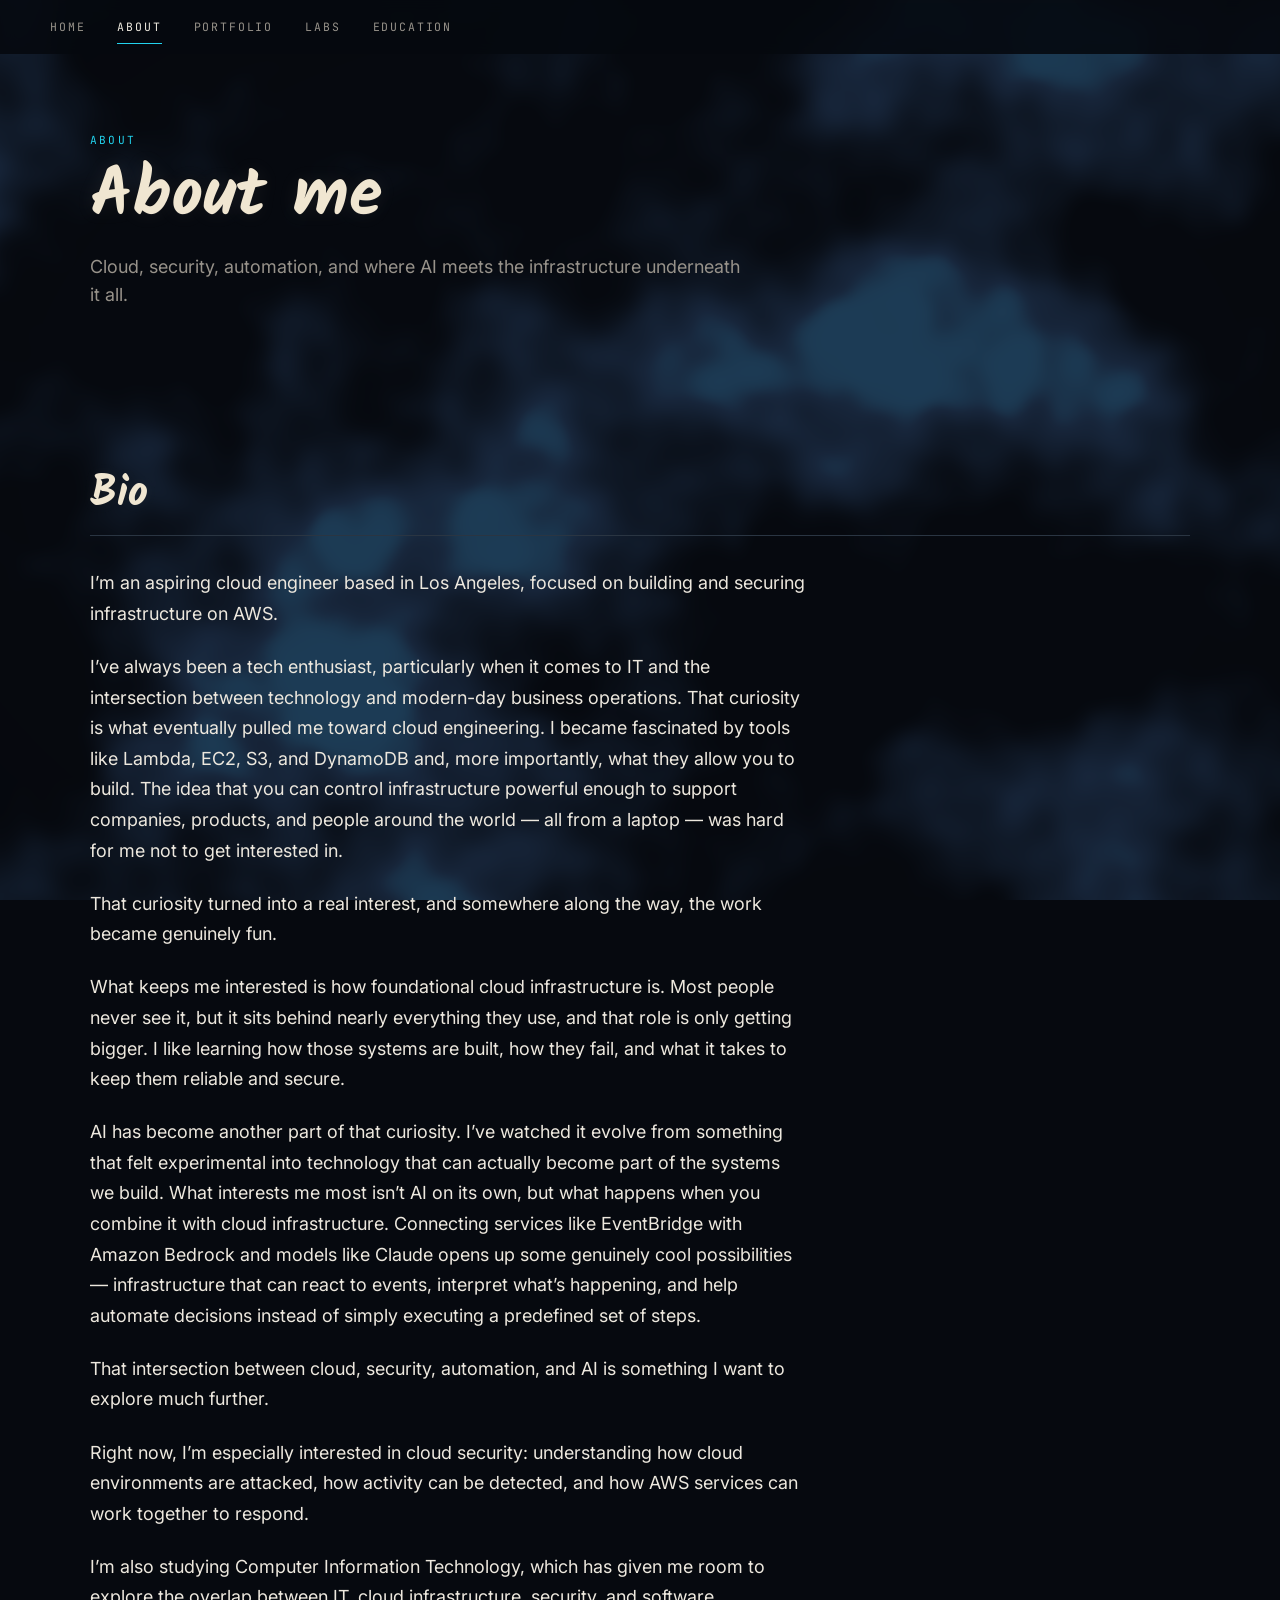
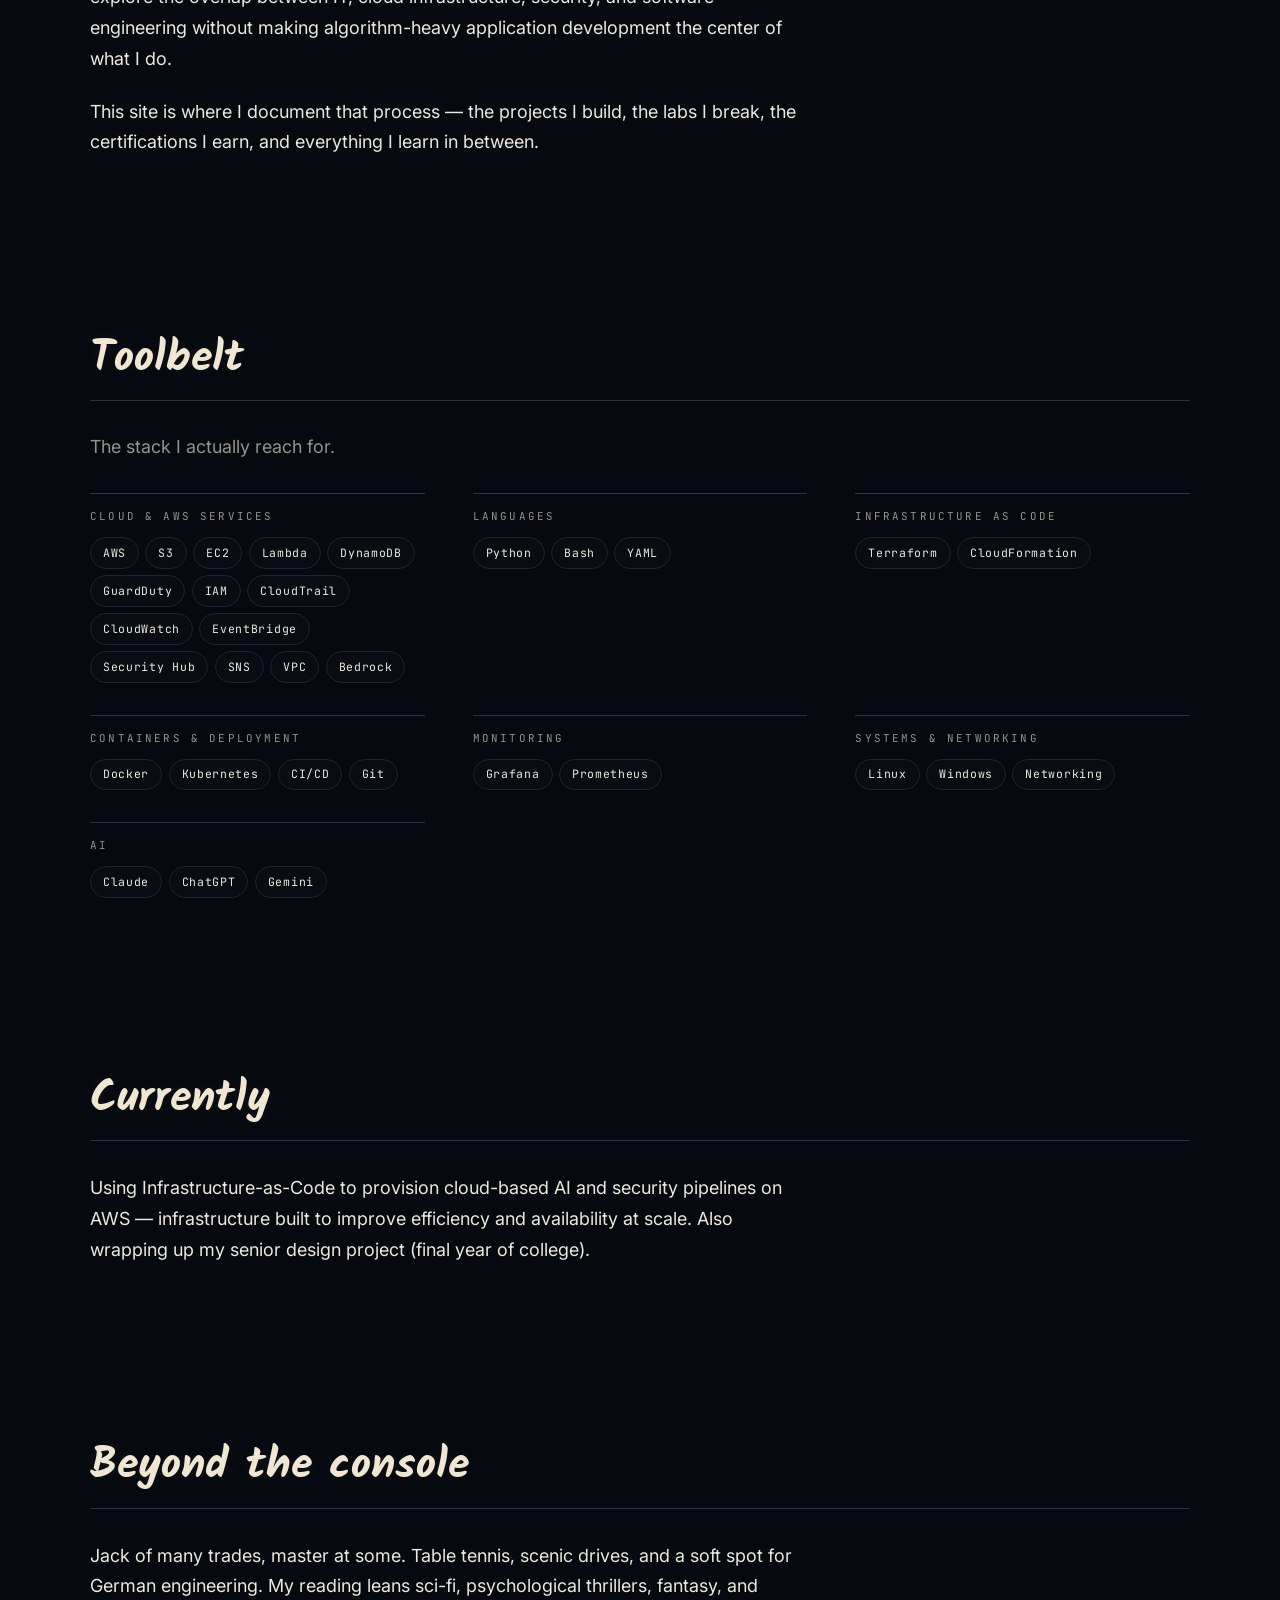
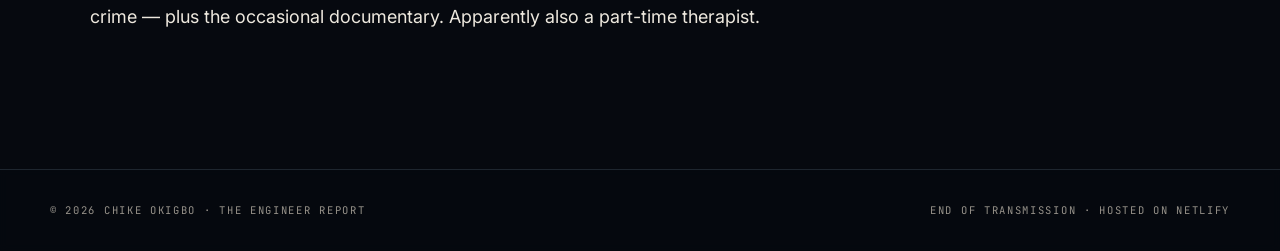
==== about.html @ f5695bab "Initial commit Personal cloud engineering portfolio. Static HTML/CSS/JS with chalk-style Kalam typog" ====
<!doctype html>
<html lang="en">
<head>
  <meta charset="utf-8">
  <meta name="viewport" content="width=device-width, initial-scale=1">
  <title>About &mdash; Chike Okigbo</title>
  <meta name="description" content="About Chike Okigbo &mdash; aspiring cloud engineer based in Los Angeles, building and securing infrastructure on AWS.">

  <link rel="preconnect" href="https://fonts.googleapis.com">
  <link rel="preconnect" href="https://fonts.gstatic.com" crossorigin>
  <link rel="stylesheet" href="https://fonts.googleapis.com/css2?family=Kalam:wght@300;400;700&family=Instrument+Serif:ital@0;1&family=Inter:wght@400;500;600&family=JetBrains+Mono:wght@400;500&display=swap">

  <link rel="stylesheet" href="assets/css/styles.css">
</head>
<body>
  <div data-include="partials/nav.html"></div>

  <main>
    <section class="page-hero container">
      <p class="page-hero__eyebrow">About</p>
      <h1 class="page-hero__title">About me</h1>
      <p class="page-hero__lead">Cloud, security, automation, and where AI meets the infrastructure underneath it all.</p>
    </section>

    <section class="container">
      <h2 class="section-heading">Bio</h2>
      <div class="about-bio">
        <p>
          I&rsquo;m an aspiring cloud engineer based in Los Angeles, focused on building and securing infrastructure on AWS.
        </p>
        <p>
          I&rsquo;ve always been a tech enthusiast, particularly when it comes to IT and the intersection between technology and modern-day business operations. That curiosity is what eventually pulled me toward cloud engineering. I became fascinated by tools like Lambda, EC2, S3, and DynamoDB and, more importantly, what they allow you to build. The idea that you can control infrastructure powerful enough to support companies, products, and people around the world &mdash; all from a laptop &mdash; was hard for me not to get interested in.
        </p>
        <p>
          That curiosity turned into a real interest, and somewhere along the way, the work became genuinely fun.
        </p>
        <p>
          What keeps me interested is how foundational cloud infrastructure is. Most people never see it, but it sits behind nearly everything they use, and that role is only getting bigger. I like learning how those systems are built, how they fail, and what it takes to keep them reliable and secure.
        </p>
        <p>
          AI has become another part of that curiosity. I&rsquo;ve watched it evolve from something that felt experimental into technology that can actually become part of the systems we build. What interests me most isn&rsquo;t AI on its own, but what happens when you combine it with cloud infrastructure. Connecting services like EventBridge with Amazon Bedrock and models like Claude opens up some genuinely cool possibilities &mdash; infrastructure that can react to events, interpret what&rsquo;s happening, and help automate decisions instead of simply executing a predefined set of steps.
        </p>
        <p>
          That intersection between cloud, security, automation, and AI is something I want to explore much further.
        </p>
        <p>
          Right now, I&rsquo;m especially interested in cloud security: understanding how cloud environments are attacked, how activity can be detected, and how AWS services can work together to respond.
        </p>
        <p>
          I&rsquo;m also studying Computer Information Technology, which has given me room to explore the overlap between IT, cloud infrastructure, security, and software engineering without making algorithm-heavy application development the center of what I do.
        </p>
        <p>
          This site is where I document that process &mdash; the projects I build, the labs I break, the certifications I earn, and everything I learn in between.
        </p>
      </div>
    </section>

    <section class="container">
      <h2 class="section-heading">Toolbelt</h2>
      <p class="section-lead">The stack I actually reach for.</p>
      <div class="toolbelt">
        <div class="toolbelt__group">
          <h3 class="toolbelt__label">Cloud &amp; AWS Services</h3>
          <div class="toolbelt__tags">
            <span>AWS</span>
            <span>S3</span>
            <span>EC2</span>
            <span>Lambda</span>
            <span>DynamoDB</span>
            <span>GuardDuty</span>
            <span>IAM</span>
            <span>CloudTrail</span>
            <span>CloudWatch</span>
            <span>EventBridge</span>
            <span>Security Hub</span>
            <span>SNS</span>
            <span>VPC</span>
            <span>Bedrock</span>
          </div>
        </div>

        <div class="toolbelt__group">
          <h3 class="toolbelt__label">Languages</h3>
          <div class="toolbelt__tags">
            <span>Python</span>
            <span>Bash</span>
            <span>YAML</span>
          </div>
        </div>

        <div class="toolbelt__group">
          <h3 class="toolbelt__label">Infrastructure as Code</h3>
          <div class="toolbelt__tags">
            <span>Terraform</span>
            <span>CloudFormation</span>
          </div>
        </div>

        <div class="toolbelt__group">
          <h3 class="toolbelt__label">Containers &amp; Deployment</h3>
          <div class="toolbelt__tags">
            <span>Docker</span>
            <span>Kubernetes</span>
            <span>CI/CD</span>
            <span>Git</span>
          </div>
        </div>

        <div class="toolbelt__group">
          <h3 class="toolbelt__label">Monitoring</h3>
          <div class="toolbelt__tags">
            <span>Grafana</span>
            <span>Prometheus</span>
          </div>
        </div>

        <div class="toolbelt__group">
          <h3 class="toolbelt__label">Systems &amp; Networking</h3>
          <div class="toolbelt__tags">
            <span>Linux</span>
            <span>Windows</span>
            <span>Networking</span>
          </div>
        </div>

        <div class="toolbelt__group">
          <h3 class="toolbelt__label">AI</h3>
          <div class="toolbelt__tags">
            <span>Claude</span>
            <span>ChatGPT</span>
            <span>Gemini</span>
          </div>
        </div>
      </div>
    </section>

    <section class="container">
      <h2 class="section-heading">Currently</h2>
      <div class="about-bio">
        <p>
          Using Infrastructure-as-Code to provision cloud-based AI and security pipelines on AWS &mdash; infrastructure built to improve efficiency and availability at scale. Also wrapping up my senior design project (final year of college).
        </p>
      </div>
    </section>

    <section class="container">
      <h2 class="section-heading">Beyond the console</h2>
      <div class="about-bio">
        <p>
          Jack of many trades, master at some. Table tennis, scenic drives, and a soft spot for German engineering. My reading leans sci-fi, psychological thrillers, fantasy, and crime &mdash; plus the occasional documentary. Apparently also a part-time therapist.
        </p>
      </div>
    </section>
  </main>

  <div data-include="partials/footer.html"></div>

  <script src="data/site.js"></script>
  <script src="assets/js/includes.js"></script>
  <script src="assets/js/fog.js"></script>
</body>
</html>
---- assets/css/styles.css ----
/* =========================================================================
   Chike Okigbo — personal site
   Dark-only. Chalk display (Kalam). Cloud fog atmosphere.
   ========================================================================= */

*, *::before, *::after { box-sizing: border-box; }
html, body { margin: 0; padding: 0; }
body {
  min-height: 100vh;
  text-rendering: optimizeLegibility;
  -webkit-font-smoothing: antialiased;
  -moz-osx-font-smoothing: grayscale;
  position: relative;
}
img, svg { display: block; max-width: 100%; }
button { font: inherit; color: inherit; background: none; border: 0; cursor: pointer; padding: 0; }
a { color: inherit; text-decoration: none; }

/* =========================================================================
   Tokens
   ========================================================================= */
:root {
  --bg:            #06090F;
  --bg-elevated:   #0D1219;
  --bg-inset:      #030507;
  --fg:            #EDE8DE;
  --fg-muted:      #97928A;
  --fg-subtle:     #4B4842;
  --border:        #1E262F;
  --border-strong: #2A3542;
  --accent:        #22D3EE;
  --accent-hover:  #67E8F9;
  --chalk-warm:    #F0E6D1;

  --font-chalk: "Kalam", "Comic Sans MS", cursive;
  --font-body:  "Inter", system-ui, -apple-system, "Segoe UI", Roboto, sans-serif;
  --font-mono:  "JetBrains Mono", ui-monospace, "SF Mono", Menlo, Consolas, monospace;
  --font-serif: "Instrument Serif", Georgia, serif;

  --max-w:   1180px;
  --gutter:  clamp(1.25rem, 4vw, 2.5rem);
  --radius:  4px;

  --step-0:  1rem;
  --step-1:  1.125rem;
  --step-2:  1.5rem;
  --step-3:  2rem;
  --step-4:  clamp(2rem, 4.5vw, 3rem);
  --step-5:  clamp(3.25rem, 10vw, 7.5rem);

  --ease: cubic-bezier(0.2, 0.65, 0.3, 1);
}

body {
  background: var(--bg);
  color: var(--fg);
  font-family: var(--font-body);
  font-size: var(--step-0);
  line-height: 1.6;
}

h1, h2, h3, h4 { margin: 0; font-family: var(--font-chalk); font-weight: 700; line-height: 1.15; letter-spacing: 0; }
p  { margin: 0 0 1em; }
p:last-child { margin-bottom: 0; }

:focus-visible {
  outline: 2px solid var(--accent);
  outline-offset: 3px;
  border-radius: 2px;
}

.container {
  width: 100%;
  max-width: var(--max-w);
  margin-inline: auto;
  padding-inline: var(--gutter);
  position: relative;
  z-index: 1;
}

/* =========================================================================
   Fog canvas — fixed behind everything
   ========================================================================= */
.fog-canvas {
  position: fixed;
  inset: 0;
  width: 100vw;
  height: 100vh;
  z-index: 0;
  pointer-events: none;
}
.nav, .masthead-line, .edition-strip, main, .footer { position: relative; z-index: 1; }

/* =========================================================================
   Top nav — no bottom border
   ========================================================================= */
.nav {
  padding: 0.85rem var(--gutter);
  background: color-mix(in oklab, var(--bg) 90%, transparent);
  backdrop-filter: saturate(1.4) blur(8px);
  -webkit-backdrop-filter: saturate(1.4) blur(8px);
  position: sticky; top: 0;
  z-index: 30;
}
.nav__inner {
  max-width: var(--max-w);
  margin-inline: auto;
  display: flex;
  align-items: center;
  justify-content: flex-start;
}
.nav__links {
  display: flex;
  gap: 2rem;
  align-items: center;
  font-family: var(--font-mono);
  font-size: 0.72rem;
  letter-spacing: 0.16em;
  text-transform: uppercase;
}
.nav__links a {
  color: var(--fg-muted);
  transition: color 160ms var(--ease);
  position: relative;
  padding-block: 0.25rem;
}
.nav__links a:hover { color: var(--fg); }
.nav__links a.is-active { color: var(--fg); }
.nav__links a.is-active::after {
  content: "";
  position: absolute;
  left: 0; right: 0; bottom: -4px;
  height: 1px;
  background: var(--accent);
}

@media (max-width: 720px) {
  .nav__links { gap: 1.3rem; font-size: 0.66rem; }
}
@media (max-width: 480px) {
  .nav__links { gap: 0.9rem; font-size: 0.62rem; }
}

/* =========================================================================
   Masthead line — location + github
   ========================================================================= */
.masthead-line {
  padding: 0.6rem var(--gutter);
  border-bottom: 1px solid var(--border);
  font-family: var(--font-mono);
  font-size: 0.68rem;
  letter-spacing: 0.14em;
  text-transform: uppercase;
  color: var(--fg-muted);
  background: color-mix(in oklab, var(--bg) 82%, transparent);
  backdrop-filter: blur(4px);
  -webkit-backdrop-filter: blur(4px);
}
.masthead-line__inner {
  max-width: var(--max-w);
  margin-inline: auto;
  display: flex;
  justify-content: space-between;
  align-items: baseline;
  gap: 1.5rem;
  flex-wrap: wrap;
}
.masthead-line a {
  color: var(--fg-muted);
  border-bottom: 1px solid transparent;
  transition: color 160ms var(--ease), border-color 160ms var(--ease);
}
.masthead-line a:hover { color: var(--accent); border-color: var(--accent); }

/* =========================================================================
   Edition strip
   ========================================================================= */
.edition-strip {
  padding: 0.85rem var(--gutter);
  border-bottom: 1px solid var(--border);
  background: color-mix(in oklab, var(--bg) 82%, transparent);
  backdrop-filter: blur(4px);
  -webkit-backdrop-filter: blur(4px);
}
.edition-strip__inner {
  max-width: var(--max-w);
  margin-inline: auto;
  display: flex;
  flex-wrap: wrap;
  align-items: baseline;
  gap: 0.75rem;
  font-family: var(--font-mono);
  font-size: 0.7rem;
  letter-spacing: 0.14em;
  text-transform: uppercase;
  color: var(--fg-muted);
}
.edition-strip .sep { color: var(--fg-subtle); }

/* =========================================================================
   Hero (home page)
   ========================================================================= */
.hero {
  padding-block: clamp(3rem, 8vw, 5.5rem);
  text-align: left;
}
.hero__name {
  font-family: var(--font-chalk);
  font-weight: 700;
  font-size: var(--step-5);
  color: var(--chalk-warm);
  line-height: 1.02;
  margin-bottom: 1rem;
  max-width: 15ch;
  text-shadow:
    0 0 28px rgba(240, 230, 209, 0.10),
    0 1px 0 rgba(255, 255, 255, 0.03),
    0 -1px 0 rgba(0, 0, 0, 0.4);
}
.hero__subhead {
  font-family: var(--font-chalk);
  font-weight: 400;
  font-size: clamp(1.5rem, 3.5vw, 2.4rem);
  color: var(--fg);
  line-height: 1.25;
  margin-bottom: 2.25rem;
  max-width: 25ch;
  text-shadow: 0 0 16px rgba(237, 232, 222, 0.06);
}
.hero__date {
  display: flex;
  flex-wrap: wrap;
  gap: 0.75rem;
  align-items: baseline;
  font-family: var(--font-mono);
  font-size: 0.72rem;
  letter-spacing: 0.16em;
  text-transform: uppercase;
  color: var(--fg-muted);
  border-block: 1px solid var(--border);
  padding-block: 0.85rem;
  margin-bottom: 2.5rem;
}
.hero__date .sep { color: var(--fg-subtle); }
.hero__date strong { color: var(--fg); font-weight: 500; }

.hero__cta {
  display: inline-flex;
  gap: 0.75rem;
  align-items: center;
  flex-wrap: wrap;
}

/* =========================================================================
   Page hero (for interior pages: portfolio, labs, education, about)
   ========================================================================= */
.page-hero {
  padding-block: clamp(2.5rem, 6vw, 4.5rem);
}
.page-hero__eyebrow {
  display: inline-block;
  font-family: var(--font-mono);
  font-size: 0.7rem;
  letter-spacing: 0.2em;
  text-transform: uppercase;
  color: var(--accent);
  margin-bottom: 0.75rem;
}
.page-hero__title {
  font-family: var(--font-chalk);
  font-weight: 700;
  font-size: clamp(2.5rem, 6vw, 4.25rem);
  color: var(--chalk-warm);
  line-height: 1.05;
  margin-bottom: 1.25rem;
  text-shadow:
    0 0 20px rgba(240, 230, 209, 0.08),
    0 1px 0 rgba(255, 255, 255, 0.03),
    0 -1px 0 rgba(0, 0, 0, 0.4);
}
.page-hero__lead {
  color: var(--fg-muted);
  font-size: var(--step-1);
  line-height: 1.55;
  max-width: 60ch;
}

/* =========================================================================
   Buttons
   ========================================================================= */
.btn {
  display: inline-flex;
  align-items: center;
  gap: 0.5rem;
  padding: 0.9rem 1.4rem;
  font-family: var(--font-mono);
  font-size: 0.72rem;
  font-weight: 500;
  letter-spacing: 0.16em;
  text-transform: uppercase;
  border-radius: var(--radius);
  transition: transform 160ms var(--ease), background 160ms var(--ease), border-color 160ms var(--ease), color 160ms var(--ease);
}
.btn--primary {
  background: var(--accent);
  color: #06121A;
}
.btn--primary:hover { background: var(--accent-hover); transform: translateY(-1px); }
.btn--ghost {
  border: 1px solid var(--border-strong);
  color: var(--fg);
  background: color-mix(in oklab, var(--bg-elevated) 55%, transparent);
  backdrop-filter: blur(4px);
  -webkit-backdrop-filter: blur(4px);
}
.btn--ghost:hover { border-color: var(--accent); color: var(--accent); }
.btn__arrow { transition: transform 200ms var(--ease); }
.btn:hover .btn__arrow { transform: translateX(3px); }

/* =========================================================================
   Portrait section
   ========================================================================= */
.portrait { padding-block: clamp(2rem, 5vw, 4rem); }
.portrait__frame {
  aspect-ratio: 16 / 9;
  background: linear-gradient(135deg, rgba(30, 38, 47, 0.55), rgba(13, 18, 25, 0.55));
  backdrop-filter: blur(6px);
  -webkit-backdrop-filter: blur(6px);
  border: 1px solid var(--border);
  border-radius: var(--radius);
  display: flex;
  align-items: center;
  justify-content: center;
  overflow: hidden;
}
.portrait__frame img { width: 100%; height: 100%; object-fit: cover; }
.portrait__placeholder {
  font-family: var(--font-mono);
  font-size: 0.7rem;
  letter-spacing: 0.2em;
  text-transform: uppercase;
  color: var(--fg-subtle);
}
.portrait__caption {
  margin-top: 1rem;
  font-family: var(--font-serif);
  font-size: 1.05rem;
  font-style: italic;
  color: var(--fg-muted);
  text-align: center;
}

/* =========================================================================
   Transition asterism
   ========================================================================= */
.transition { padding-block: 3rem; text-align: center; }
.transition__stars {
  font-family: var(--font-chalk);
  font-size: 2.5rem;
  color: var(--fg-muted);
  letter-spacing: 0.8em;
  padding-left: 0.8em;
}

/* =========================================================================
   Section headings (regular)
   ========================================================================= */
.section-heading {
  font-family: var(--font-chalk);
  font-weight: 700;
  font-size: clamp(1.75rem, 4vw, 2.75rem);
  color: var(--chalk-warm);
  line-height: 1.15;
  border-bottom: 1px solid var(--border-strong);
  padding-bottom: 1rem;
  margin-bottom: 2rem;
  text-shadow: 0 0 14px rgba(240, 230, 209, 0.06);
}
.section-lead {
  color: var(--fg-muted);
  font-size: var(--step-1);
  line-height: 1.55;
  max-width: 60ch;
  margin-bottom: 2rem;
}

section { padding-block: clamp(3rem, 7vw, 5.5rem); }

/* =========================================================================
   Deck cards — portfolio project grid
   ========================================================================= */
.deck-grid {
  display: grid;
  gap: 2rem;
  grid-template-columns: repeat(auto-fill, minmax(300px, 1fr));
}
.deck {
  display: flex;
  flex-direction: column;
  background: color-mix(in oklab, var(--bg-elevated) 82%, transparent);
  backdrop-filter: blur(8px);
  -webkit-backdrop-filter: blur(8px);
  border: 1px solid var(--border);
  border-radius: var(--radius);
  overflow: hidden;
  transition: border-color 220ms var(--ease), transform 220ms var(--ease), box-shadow 220ms var(--ease);
}
.deck:hover {
  border-color: var(--accent);
  transform: translateY(-4px);
  box-shadow: 0 12px 30px -12px rgba(34, 211, 238, 0.18);
}
.deck__image {
  aspect-ratio: 16 / 10;
  width: 100%;
  object-fit: cover;
  background: var(--bg-inset);
  border-bottom: 1px solid var(--border);
}
.deck__image--empty {
  background:
    linear-gradient(135deg, rgba(34, 211, 238, 0.04) 0%, transparent 60%),
    linear-gradient(180deg, #1B222A 0%, #0D1219 100%);
  display: flex;
  align-items: center;
  justify-content: center;
  font-family: var(--font-mono);
  font-size: clamp(1.75rem, 4vw, 2.5rem);
  letter-spacing: 0.08em;
  color: var(--fg-subtle);
}
.deck__body {
  padding: 1.5rem 1.5rem 1.75rem;
  display: flex;
  flex-direction: column;
  gap: 0.75rem;
  flex: 1;
}
.deck__num {
  font-family: var(--font-mono);
  font-size: 0.68rem;
  letter-spacing: 0.18em;
  text-transform: uppercase;
  color: var(--accent);
  margin: 0;
}
.deck__title {
  font-family: var(--font-chalk);
  font-weight: 700;
  font-size: 1.65rem;
  line-height: 1.15;
  color: var(--fg);
  margin: 0;
}
.deck__desc {
  color: var(--fg-muted);
  font-size: 0.94rem;
  line-height: 1.55;
  margin: 0;
}
.deck__tags {
  display: flex;
  flex-wrap: wrap;
  gap: 0.35rem;
  font-family: var(--font-mono);
  font-size: 0.62rem;
  letter-spacing: 0.1em;
  color: var(--fg-muted);
}
.deck__tags span {
  padding: 0.18rem 0.5rem;
  border: 1px solid var(--border);
  border-radius: 999px;
  text-transform: uppercase;
}
.deck__links {
  display: flex;
  gap: 1.25rem;
  margin-top: auto;
  padding-top: 0.5rem;
}
.deck__links a {
  color: var(--accent);
  font-family: var(--font-mono);
  font-size: 0.68rem;
  letter-spacing: 0.16em;
  text-transform: uppercase;
  border-bottom: 1px solid transparent;
  padding-bottom: 2px;
  transition: border-color 160ms var(--ease);
}
.deck__links a:hover { border-bottom-color: var(--accent); }

/* =========================================================================
   Contact grid (home page)
   ========================================================================= */
.contact-grid {
  display: grid;
  gap: 2rem 3rem;
  grid-template-columns: repeat(auto-fit, minmax(220px, 1fr));
}
.contact-item {
  display: flex;
  flex-direction: column;
  gap: 0.5rem;
}
.contact__label {
  font-family: var(--font-mono);
  font-size: 0.64rem;
  letter-spacing: 0.2em;
  text-transform: uppercase;
  color: var(--fg-muted);
  border-top: 1px solid var(--border-strong);
  padding-top: 0.9rem;
}
.contact__value {
  font-family: var(--font-chalk);
  font-weight: 400;
  font-size: 1.45rem;
  line-height: 1.2;
}
.contact__value a {
  color: var(--fg);
  border-bottom: 1px dashed var(--border);
  padding-bottom: 3px;
  transition: border-color 160ms var(--ease), color 160ms var(--ease);
  word-break: break-word;
}
.contact__value a:hover { color: var(--accent); border-color: var(--accent); }

/* =========================================================================
   Footer
   ========================================================================= */
.footer {
  border-top: 1px solid var(--border);
  padding: 2rem var(--gutter);
  margin-top: 3rem;
  background: color-mix(in oklab, var(--bg) 82%, transparent);
  backdrop-filter: blur(4px);
  -webkit-backdrop-filter: blur(4px);
}
.footer__inner {
  max-width: var(--max-w);
  margin-inline: auto;
  display: flex;
  flex-wrap: wrap;
  justify-content: space-between;
  gap: 1rem;
  align-items: center;
  font-family: var(--font-mono);
  font-size: 0.66rem;
  letter-spacing: 0.16em;
  text-transform: uppercase;
  color: var(--fg-muted);
}

/* =========================================================================
   Motion — page-in stagger
   ========================================================================= */
@media (prefers-reduced-motion: no-preference) {
  .fade-in {
    opacity: 0;
    transform: translateY(8px);
    animation: fadeIn 700ms var(--ease) forwards;
  }
  .fade-in.delay-1 { animation-delay: 80ms; }
  .fade-in.delay-2 { animation-delay: 160ms; }
  .fade-in.delay-3 { animation-delay: 240ms; }
  .fade-in.delay-4 { animation-delay: 320ms; }
  .fade-in.delay-5 { animation-delay: 400ms; }
}
@keyframes fadeIn {
  to { opacity: 1; transform: translateY(0); }
}

.sr-only {
  position: absolute; width: 1px; height: 1px; padding: 0; overflow: hidden;
  clip: rect(0,0,0,0); white-space: nowrap; border: 0;
}

/* =========================================================================
   About page
   ========================================================================= */
.about-bio {
  max-width: 65ch;
  font-size: var(--step-1);
  line-height: 1.7;
  color: var(--fg);
}
.about-bio p { margin-bottom: 1.25em; }
.about-bio p:last-child { margin-bottom: 0; }
.about-bio a {
  color: var(--accent);
  border-bottom: 1px solid var(--accent);
  padding-bottom: 2px;
  transition: color 160ms var(--ease);
}
.about-bio a:hover { color: var(--accent-hover); }

/* Toolbelt — skills grid grouped by category */
.toolbelt {
  display: grid;
  gap: 2rem 3rem;
  grid-template-columns: repeat(auto-fit, minmax(280px, 1fr));
}
.toolbelt__group {
  display: flex;
  flex-direction: column;
  gap: 0.9rem;
  padding-top: 1rem;
  border-top: 1px solid var(--border-strong);
}
.toolbelt__label {
  font-family: var(--font-mono);
  font-size: 0.68rem;
  letter-spacing: 0.2em;
  text-transform: uppercase;
  color: var(--fg-muted);
  margin: 0;
  font-weight: 400;
}
.toolbelt__tags {
  display: flex;
  flex-wrap: wrap;
  gap: 0.4rem;
}
.toolbelt__tags span {
  font-family: var(--font-mono);
  font-size: 0.72rem;
  letter-spacing: 0.06em;
  padding: 0.35rem 0.75rem;
  border: 1px solid var(--border);
  border-radius: 999px;
  color: var(--fg);
  background: color-mix(in oklab, var(--bg-elevated) 55%, transparent);
  backdrop-filter: blur(4px);
  -webkit-backdrop-filter: blur(4px);
  transition: border-color 160ms var(--ease), color 160ms var(--ease);
}
.toolbelt__tags span:hover { border-color: var(--accent); color: var(--accent); }
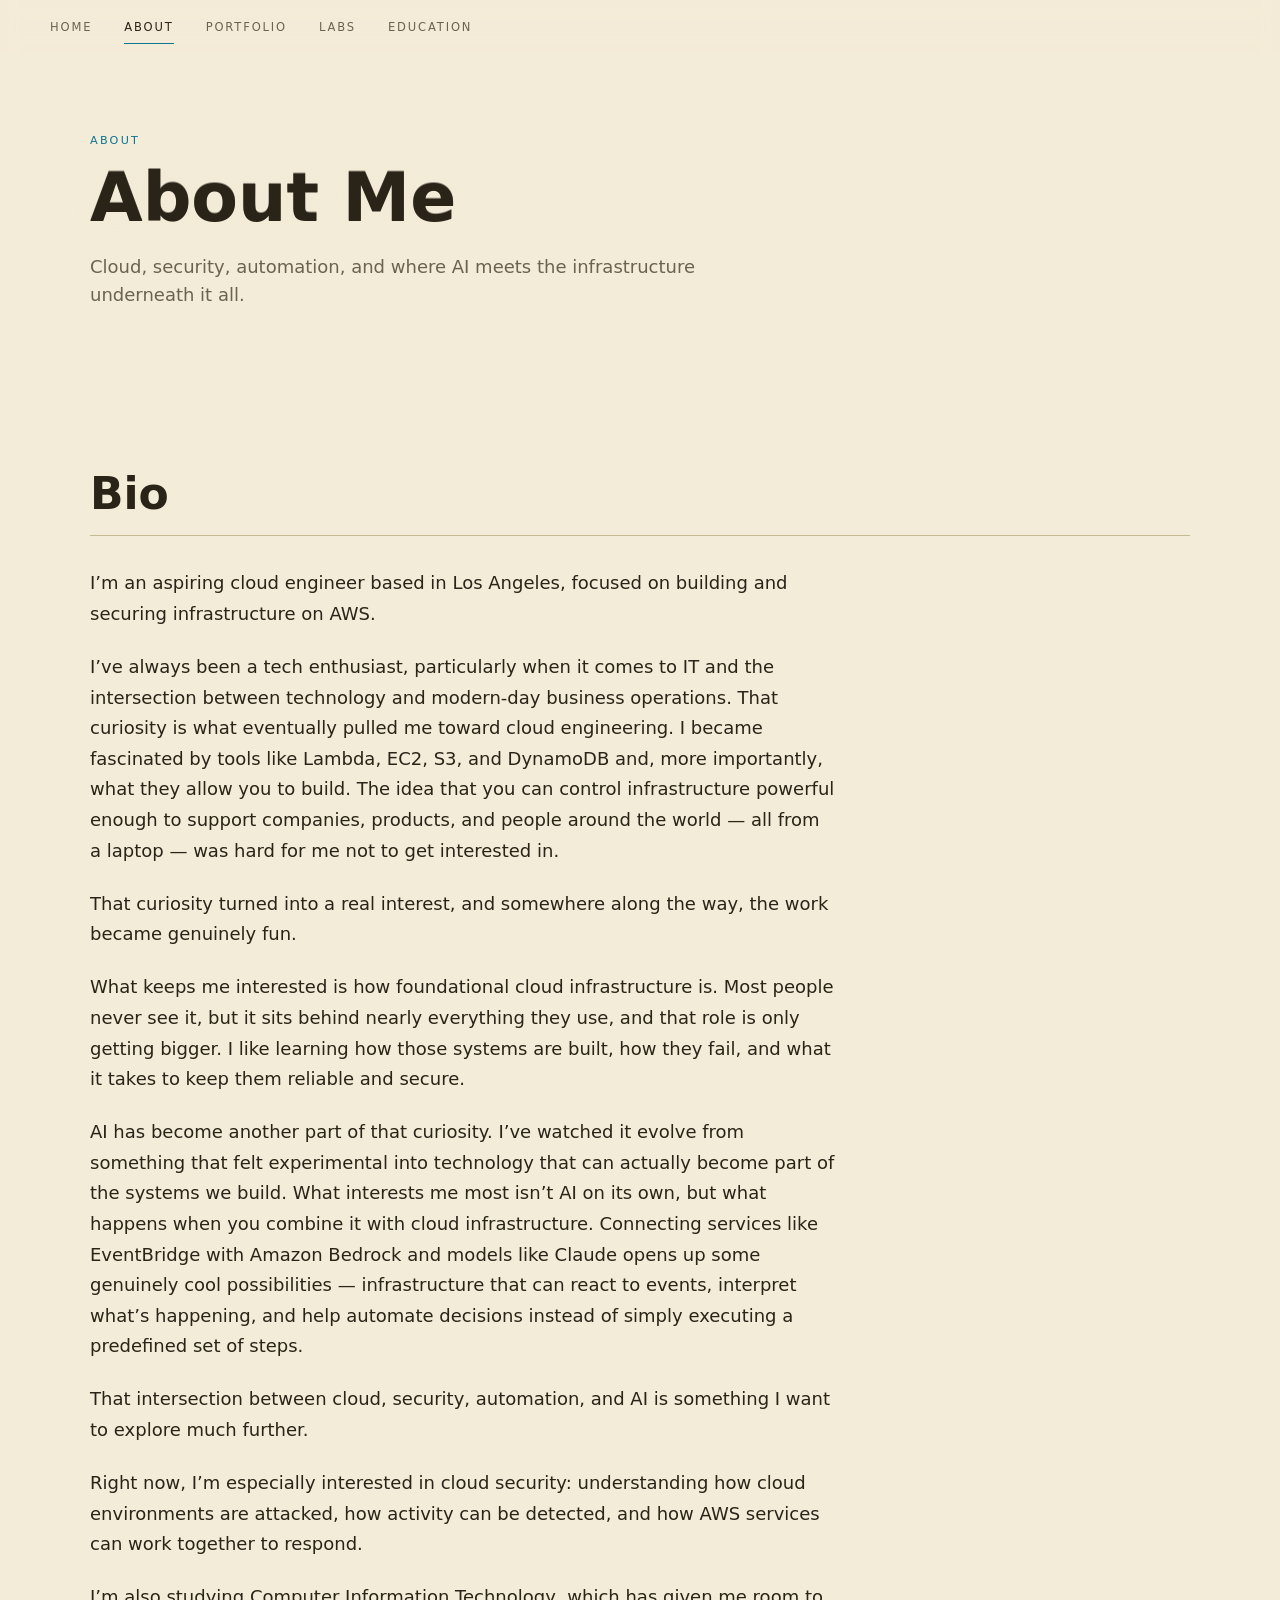
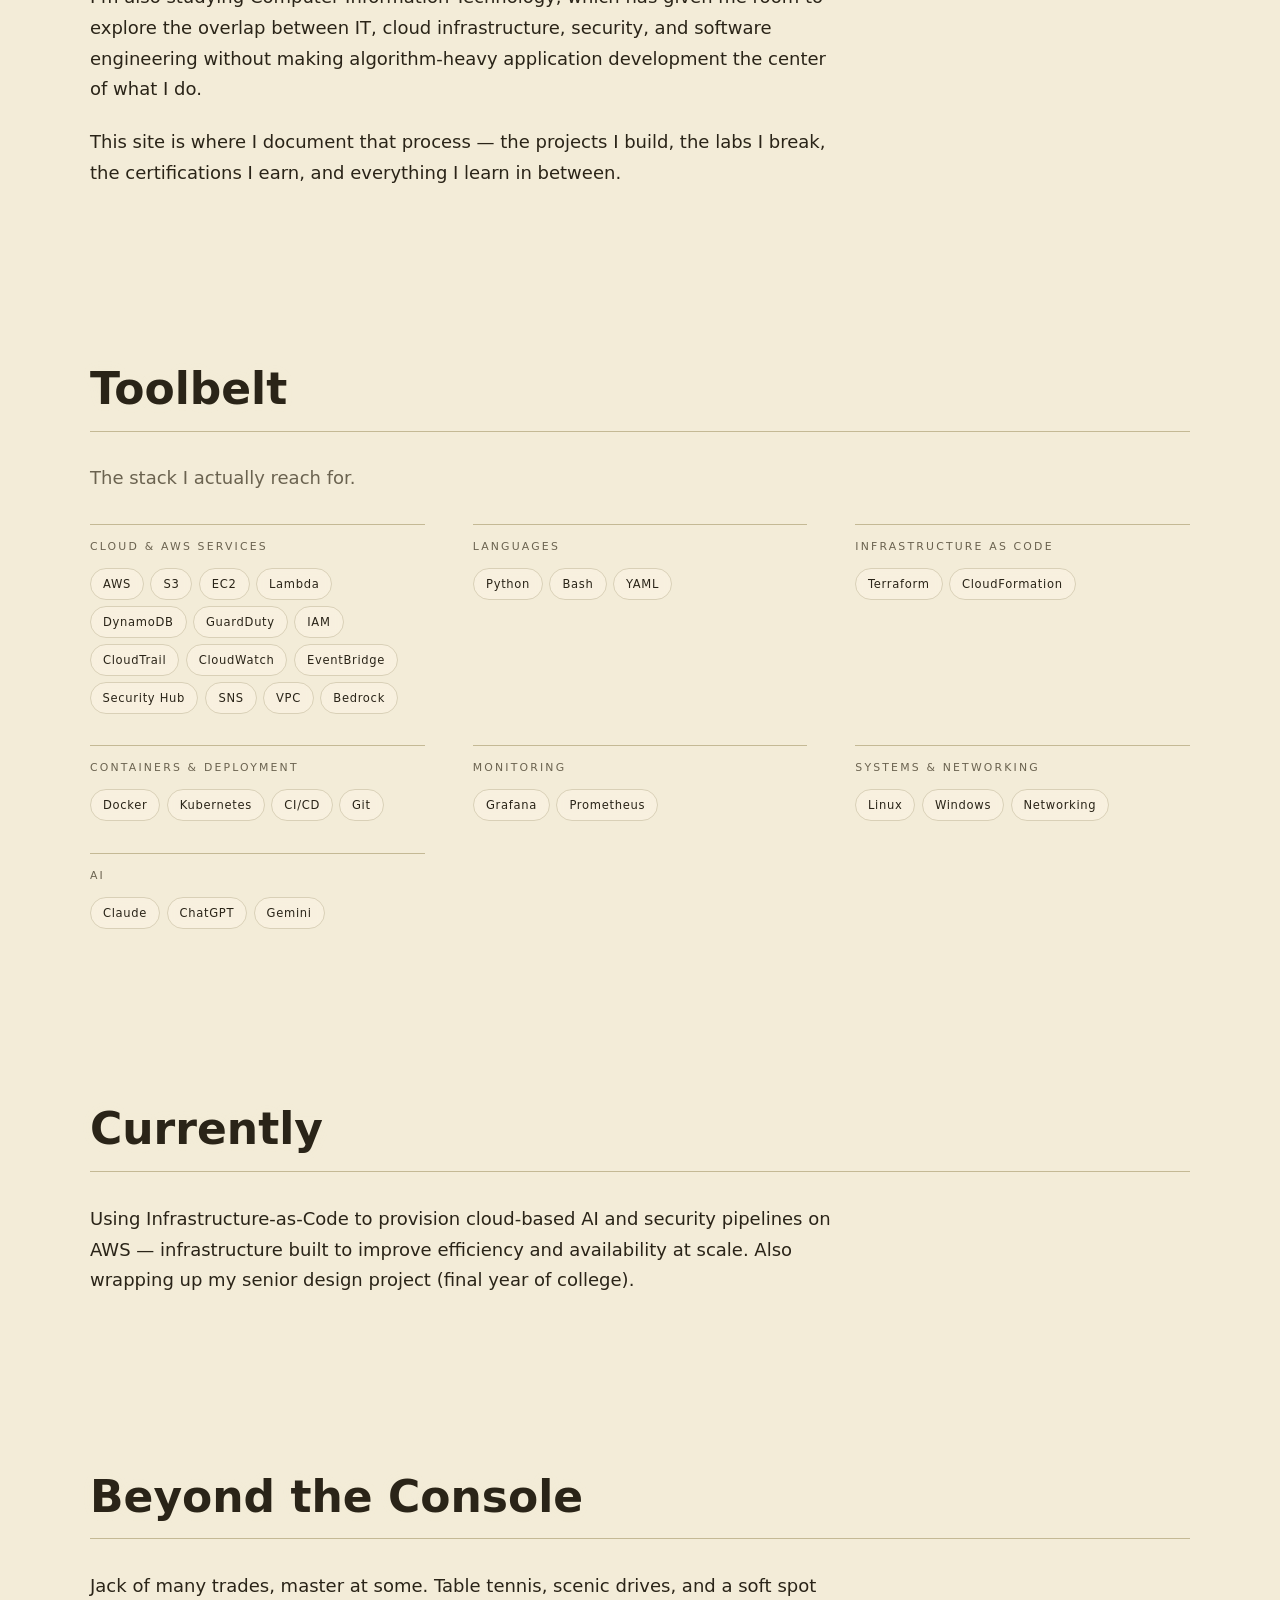
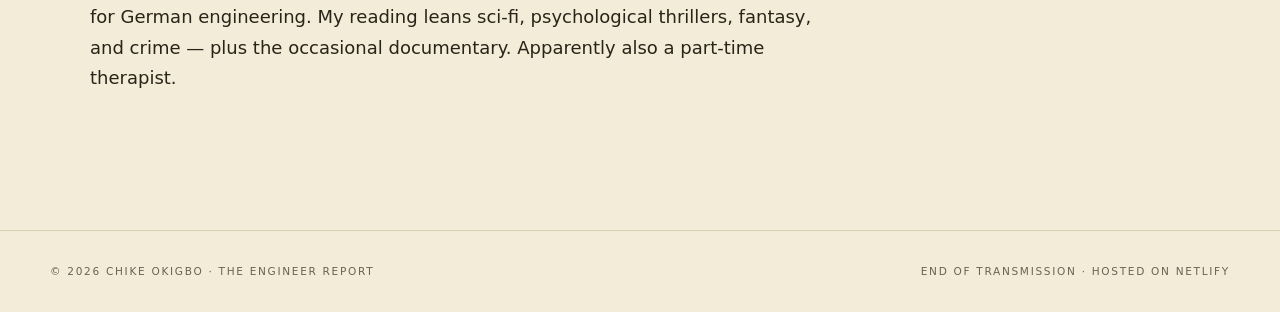
==== commit 51f78f47: "Rebrand + wire Labs page Design: switch to warm light theme (beige #F3ECD8 ground, deep-teal accent)" ====
--- a/about.html
+++ b/about.html
@@ -6,9 +6,8 @@
   <title>About &mdash; Chike Okigbo</title>
   <meta name="description" content="About Chike Okigbo &mdash; aspiring cloud engineer based in Los Angeles, building and securing infrastructure on AWS.">
 
-  <link rel="preconnect" href="https://fonts.googleapis.com">
-  <link rel="preconnect" href="https://fonts.gstatic.com" crossorigin>
-  <link rel="stylesheet" href="https://fonts.googleapis.com/css2?family=Kalam:wght@300;400;700&family=Instrument+Serif:ital@0;1&family=Inter:wght@400;500;600&family=JetBrains+Mono:wght@400;500&display=swap">
+  <link rel="preconnect" href="https://api.fontshare.com" crossorigin>
+  <link rel="stylesheet" href="https://api.fontshare.com/v2/css?f[]=satoshi@300,400,500,700,900&display=swap">
 
   <link rel="stylesheet" href="assets/css/styles.css">
 </head>
@@ -18,7 +17,7 @@
   <main>
     <section class="page-hero container">
       <p class="page-hero__eyebrow">About</p>
-      <h1 class="page-hero__title">About me</h1>
+      <h1 class="page-hero__title">About Me</h1>
       <p class="page-hero__lead">Cloud, security, automation, and where AI meets the infrastructure underneath it all.</p>
     </section>
 
@@ -144,7 +143,7 @@
     </section>
 
     <section class="container">
-      <h2 class="section-heading">Beyond the console</h2>
+      <h2 class="section-heading">Beyond the Console</h2>
       <div class="about-bio">
         <p>
           Jack of many trades, master at some. Table tennis, scenic drives, and a soft spot for German engineering. My reading leans sci-fi, psychological thrillers, fantasy, and crime &mdash; plus the occasional documentary. Apparently also a part-time therapist.
@@ -157,6 +156,5 @@
 
   <script src="data/site.js"></script>
   <script src="assets/js/includes.js"></script>
-  <script src="assets/js/fog.js"></script>
 </body>
 </html>
--- a/assets/css/styles.css
+++ b/assets/css/styles.css
@@ -1,6 +1,6 @@
 /* =========================================================================
    Chike Okigbo — personal site
-   Dark-only. Chalk display (Kalam). Cloud fog atmosphere.
+   Warm light theme (earthy beige). Single family: Satoshi.
    ========================================================================= */
 
 *, *::before, *::after { box-sizing: border-box; }
@@ -20,22 +20,22 @@
    Tokens
    ========================================================================= */
 :root {
-  --bg:            #06090F;
-  --bg-elevated:   #0D1219;
-  --bg-inset:      #030507;
-  --fg:            #EDE8DE;
-  --fg-muted:      #97928A;
-  --fg-subtle:     #4B4842;
-  --border:        #1E262F;
-  --border-strong: #2A3542;
-  --accent:        #22D3EE;
-  --accent-hover:  #67E8F9;
+  --bg:            #F3ECD8;
+  --bg-elevated:   #FBF5E6;
+  --bg-inset:      #E7DFC8;
+  --fg:            #2A2418;
+  --fg-muted:      #6B6350;
+  --fg-subtle:     #A69C82;
+  --border:        #D9D0B7;
+  --border-strong: #C4B995;
+  --accent:        #0E7490;
+  --accent-hover:  #155E75;
   --chalk-warm:    #F0E6D1;
 
-  --font-chalk: "Kalam", "Comic Sans MS", cursive;
-  --font-body:  "Inter", system-ui, -apple-system, "Segoe UI", Roboto, sans-serif;
-  --font-mono:  "JetBrains Mono", ui-monospace, "SF Mono", Menlo, Consolas, monospace;
-  --font-serif: "Instrument Serif", Georgia, serif;
+  --font-chalk: "Satoshi", system-ui, -apple-system, "Segoe UI", Roboto, sans-serif;
+  --font-body:  "Satoshi", system-ui, -apple-system, "Segoe UI", Roboto, sans-serif;
+  --font-mono:  "Satoshi", system-ui, -apple-system, "Segoe UI", Roboto, sans-serif;
+  --font-serif: "Satoshi", system-ui, -apple-system, "Segoe UI", Roboto, sans-serif;
 
   --max-w:   1180px;
   --gutter:  clamp(1.25rem, 4vw, 2.5rem);
@@ -78,17 +78,6 @@
   z-index: 1;
 }
 
-/* =========================================================================
-   Fog canvas — fixed behind everything
-   ========================================================================= */
-.fog-canvas {
-  position: fixed;
-  inset: 0;
-  width: 100vw;
-  height: 100vh;
-  z-index: 0;
-  pointer-events: none;
-}
 .nav, .masthead-line, .edition-strip, main, .footer { position: relative; z-index: 1; }
 
 /* =========================================================================
@@ -208,7 +197,7 @@
   font-family: var(--font-chalk);
   font-weight: 700;
   font-size: var(--step-5);
-  color: var(--chalk-warm);
+  color: var(--fg);
   line-height: 1.02;
   margin-bottom: 1rem;
   max-width: 15ch;
@@ -270,7 +259,7 @@
   font-family: var(--font-chalk);
   font-weight: 700;
   font-size: clamp(2.5rem, 6vw, 4.25rem);
-  color: var(--chalk-warm);
+  color: var(--fg);
   line-height: 1.05;
   margin-bottom: 1.25rem;
   text-shadow:
@@ -369,7 +358,7 @@
   font-family: var(--font-chalk);
   font-weight: 700;
   font-size: clamp(1.75rem, 4vw, 2.75rem);
-  color: var(--chalk-warm);
+  color: var(--fg);
   line-height: 1.15;
   border-bottom: 1px solid var(--border-strong);
   padding-bottom: 1rem;
@@ -638,3 +627,529 @@
   transition: border-color 160ms var(--ease), color 160ms var(--ease);
 }
 .toolbelt__tags span:hover { border-color: var(--accent); color: var(--accent); }
+
+/* =========================================================================
+   Lab cards (labs.html) — deck-style with themed animated covers
+   ========================================================================= */
+.lab {
+  display: flex;
+  flex-direction: column;
+  background: color-mix(in oklab, var(--bg-elevated) 82%, transparent);
+  backdrop-filter: blur(8px);
+  -webkit-backdrop-filter: blur(8px);
+  border: 1px solid var(--border);
+  border-radius: var(--radius);
+  overflow: hidden;
+  transition: border-color 220ms var(--ease), transform 220ms var(--ease), box-shadow 220ms var(--ease);
+}
+.lab:hover {
+  border-color: var(--accent);
+  transform: translateY(-4px);
+  box-shadow: 0 12px 30px -12px rgba(34, 211, 238, 0.18);
+}
+
+/* --- Cover (animated, per coverType) --- */
+.lab-cover {
+  aspect-ratio: 16 / 10;
+  position: relative;
+  overflow: hidden;
+  border-bottom: 1px solid var(--border);
+  display: flex;
+  align-items: center;
+  justify-content: center;
+}
+.lab-cover__num {
+  position: absolute;
+  top: 0.85rem;
+  left: 1rem;
+  font-family: var(--font-mono);
+  font-size: 0.7rem;
+  letter-spacing: 0.2em;
+  color: var(--chalk-warm);
+  text-shadow: 0 1px 2px rgba(0,0,0,0.6);
+  z-index: 2;
+}
+
+/* AWS Compliance — animated shield pulse */
+.lab-cover--aws-compliance {
+  background:
+    radial-gradient(circle at 70% 30%, rgba(255, 153, 0, 0.14), transparent 55%),
+    linear-gradient(135deg, #101822 0%, #1a2836 100%);
+}
+.lab-cover--aws-compliance::before {
+  content: "";
+  width: 34%;
+  aspect-ratio: 1 / 1;
+  background: radial-gradient(circle, rgba(255, 153, 0, 0.35), transparent 60%);
+  border-radius: 50%;
+  animation: pulse-ring 3.2s var(--ease) infinite;
+}
+.lab-cover--aws-compliance::after {
+  content: "";
+  position: absolute;
+  width: 20%;
+  aspect-ratio: 1 / 1.15;
+  background: linear-gradient(180deg, #FF9900 0%, #EC7211 100%);
+  clip-path: polygon(50% 0, 100% 22%, 100% 65%, 50% 100%, 0 65%, 0 22%);
+  opacity: 0.85;
+  box-shadow: 0 0 24px rgba(255, 153, 0, 0.4);
+}
+
+/* AWS Storage (Nº 009 — VitalLiving) — stacked storage tiers cooling to Glacier */
+.lab-cover--aws-storage {
+  background:
+    radial-gradient(circle at 70% 15%, rgba(255, 153, 0, 0.16), transparent 55%),
+    radial-gradient(circle at 25% 90%, rgba(56, 189, 248, 0.16), transparent 55%),
+    linear-gradient(135deg, #101822 0%, #1a2836 100%);
+  position: relative;
+  overflow: hidden;
+}
+.lab-cover--aws-storage::before {
+  content: "";
+  position: absolute;
+  width: 46%; height: 68%;
+  top: 16%; left: 27%;
+  background-repeat: no-repeat;
+  background-position: center;
+  background-size: contain;
+  background-image: url("data:image/svg+xml;utf8,%3Csvg xmlns='http://www.w3.org/2000/svg' viewBox='0 0 200 260'%3E%3Cg%3E%3Crect x='30' y='30' width='140' height='30' fill='%23EC7211'/%3E%3Cellipse cx='100' cy='30' rx='70' ry='14' fill='%23FF9900'/%3E%3Cellipse cx='100' cy='60' rx='70' ry='14' fill='%23FF9900' opacity='0.55'/%3E%3Crect x='30' y='115' width='140' height='30' fill='%23B45309'/%3E%3Cellipse cx='100' cy='115' rx='70' ry='14' fill='%23F59E0B'/%3E%3Cellipse cx='100' cy='145' rx='70' ry='14' fill='%23F59E0B' opacity='0.55'/%3E%3Crect x='30' y='200' width='140' height='30' fill='%230284C7'/%3E%3Cellipse cx='100' cy='200' rx='70' ry='14' fill='%2338BDF8'/%3E%3Cellipse cx='100' cy='230' rx='70' ry='14' fill='%2338BDF8' opacity='0.55'/%3E%3C/g%3E%3C/svg%3E");
+  filter: drop-shadow(0 6px 16px rgba(0, 0, 0, 0.45));
+}
+.lab-cover--aws-storage::after {
+  /* Small orb cascading down through the tiers, cooling as it descends */
+  content: "";
+  position: absolute;
+  left: 50%;
+  transform: translateX(-50%);
+  width: 9px; height: 9px;
+  border-radius: 50%;
+  background: #FF9900;
+  box-shadow: 0 0 14px rgba(255, 153, 0, 0.85);
+  animation: aws-cascade 4.4s ease-in-out infinite;
+}
+@keyframes aws-cascade {
+  0%   { top: 20%; background: #FF9900; box-shadow: 0 0 14px rgba(255,153,0,0.85); opacity: 0; }
+  10%  { opacity: 1; }
+  33%  { top: 44%; background: #F59E0B; box-shadow: 0 0 14px rgba(245,158,11,0.85); opacity: 1; }
+  66%  { top: 68%; background: #38BDF8; box-shadow: 0 0 14px rgba(56,189,248,0.85); opacity: 1; }
+  85%  { top: 78%; opacity: 0; }
+  100% { top: 78%; opacity: 0; }
+}
+
+/* AWS HA (Nº 010 — EVIL Bank) — ALB fanning traffic across three AZ pillars */
+.lab-cover--aws-ha {
+  background:
+    radial-gradient(circle at 50% 15%, rgba(255, 153, 0, 0.16), transparent 55%),
+    linear-gradient(135deg, #101822 0%, #1a2836 100%);
+  position: relative;
+  overflow: hidden;
+}
+.lab-cover--aws-ha::before {
+  content: "";
+  position: absolute;
+  width: 62%; height: 66%;
+  top: 18%; left: 19%;
+  background-repeat: no-repeat;
+  background-position: center;
+  background-size: contain;
+  background-image: url("data:image/svg+xml;utf8,%3Csvg xmlns='http://www.w3.org/2000/svg' viewBox='0 0 300 200'%3E%3Cpath d='M150,10 L185,55 L115,55 Z' fill='%23FF9900'/%3E%3Cpath d='M150,55 L50,90 M150,55 L150,90 M150,55 L250,90' stroke='%23FF9900' stroke-width='1.5' stroke-opacity='0.5' fill='none'/%3E%3Crect x='30' y='90' width='40' height='100' fill='%23EC7211'/%3E%3Crect x='130' y='90' width='40' height='100' fill='%23EC7211'/%3E%3Crect x='230' y='90' width='40' height='100' fill='%23EC7211'/%3E%3Crect x='30' y='90' width='40' height='6' fill='%23FF9900'/%3E%3Crect x='130' y='90' width='40' height='6' fill='%23FF9900'/%3E%3Crect x='230' y='90' width='40' height='6' fill='%23FF9900'/%3E%3C/svg%3E");
+  filter: drop-shadow(0 5px 14px rgba(255, 153, 0, 0.28));
+}
+.lab-cover--aws-ha::after {
+  /* Request dot round-robin jumping between the three AZ pillar tops */
+  content: "";
+  position: absolute;
+  top: 48%;
+  width: 10px; height: 10px;
+  border-radius: 50%;
+  background: #FFFFFF;
+  box-shadow: 0 0 14px rgba(255, 255, 255, 0.95);
+  animation: aws-ha-roundrobin 3s steps(1, end) infinite;
+}
+@keyframes aws-ha-roundrobin {
+  0%,   33% { left: 30%; }
+  33.01%, 66% { left: 50%; }
+  66.01%, 100% { left: 70%; }
+}
+
+/* Azure — actual cloud silhouettes drifting across */
+.lab-cover--azure-cloud {
+  background:
+    radial-gradient(ellipse at 30% 20%, rgba(120, 200, 255, 0.10), transparent 55%),
+    linear-gradient(135deg, #0A2540 0%, #1E4C8B 100%);
+  position: relative;
+  overflow: hidden;
+}
+.lab-cover--azure-cloud::before,
+.lab-cover--azure-cloud::after {
+  content: "";
+  position: absolute;
+  background-repeat: no-repeat;
+  background-position: center;
+  background-size: contain;
+  /* Cloud silhouette: multiple soft round bumps forming an actual cloud shape */
+  background-image: url("data:image/svg+xml;utf8,%3Csvg xmlns='http://www.w3.org/2000/svg' viewBox='0 0 200 100'%3E%3Cpath d='M50,80 C22,80 15,60 30,50 C22,32 42,20 58,28 C68,10 100,10 112,28 C130,18 155,30 152,48 C175,50 178,78 155,80 Z' fill='rgba(180,220,255,0.42)'/%3E%3C/svg%3E");
+  filter: blur(0.6px);
+}
+.lab-cover--azure-cloud::before {
+  width: 55%; height: 45%;
+  top: 22%; left: -15%;
+  animation: drift-right 22s linear infinite;
+}
+.lab-cover--azure-cloud::after {
+  width: 42%; height: 36%;
+  top: 55%; left: -20%;
+  opacity: 0.7;
+  animation: drift-right 28s linear infinite;
+  animation-delay: -12s;
+}
+
+/* Network Design — animated topology nodes */
+.lab-cover--network-design {
+  background: linear-gradient(135deg, #0B1220 0%, #131E30 100%);
+  position: relative;
+}
+.lab-cover--network-design::before {
+  content: "";
+  position: absolute;
+  inset: 20% 15%;
+  background-image:
+    radial-gradient(circle at 20% 30%, var(--accent) 0 3px, transparent 4px),
+    radial-gradient(circle at 80% 30%, var(--accent) 0 3px, transparent 4px),
+    radial-gradient(circle at 50% 70%, var(--accent) 0 3px, transparent 4px),
+    radial-gradient(circle at 20% 90%, var(--accent) 0 3px, transparent 4px),
+    radial-gradient(circle at 80% 90%, var(--accent) 0 3px, transparent 4px);
+  opacity: 0.85;
+}
+.lab-cover--network-design::after {
+  content: "";
+  position: absolute;
+  inset: 20% 15%;
+  background-image:
+    linear-gradient(to right, transparent 20%, rgba(34, 211, 238, 0.45) 20%, rgba(34, 211, 238, 0.45) 80%, transparent 80%),
+    linear-gradient(155deg, transparent 45%, rgba(34, 211, 238, 0.30) 45%, rgba(34, 211, 238, 0.30) 55%, transparent 55%),
+    linear-gradient(25deg,  transparent 45%, rgba(34, 211, 238, 0.30) 45%, rgba(34, 211, 238, 0.30) 55%, transparent 55%);
+  background-size: 100% 1px, 100% 100%, 100% 100%;
+  background-position: 50% 30%, 50% 60%, 50% 60%;
+  background-repeat: no-repeat;
+  animation: pulse-lines 2.4s ease-in-out infinite;
+}
+
+/* Security Analysis — radar sweep */
+.lab-cover--security-analysis {
+  background: linear-gradient(135deg, #150B14 0%, #2A1420 100%);
+  position: relative;
+}
+.lab-cover--security-analysis::before {
+  content: "";
+  position: absolute;
+  width: 60%; aspect-ratio: 1 / 1;
+  border: 1px solid rgba(248, 113, 113, 0.35);
+  border-radius: 50%;
+  box-shadow:
+    inset 0 0 0 30px rgba(248, 113, 113, 0.05),
+    0 0 0 30px rgba(248, 113, 113, 0.05);
+}
+.lab-cover--security-analysis::after {
+  content: "";
+  position: absolute;
+  width: 60%; aspect-ratio: 1 / 1;
+  background: conic-gradient(from 0deg, transparent 0deg, rgba(248, 113, 113, 0.5) 30deg, transparent 60deg);
+  border-radius: 50%;
+  animation: radar-sweep 3.5s linear infinite;
+}
+
+/* Packet Tracer — terminal-esque green flow */
+.lab-cover--packet-tracer {
+  background: linear-gradient(135deg, #061510 0%, #0D2A1E 100%);
+  position: relative;
+  overflow: hidden;
+}
+.lab-cover--packet-tracer::before {
+  content: ">_ tracing packets";
+  color: rgba(74, 222, 128, 0.7);
+  font-family: var(--font-mono);
+  font-size: 0.95rem;
+  letter-spacing: 0.08em;
+  text-shadow: 0 0 8px rgba(74, 222, 128, 0.5);
+}
+.lab-cover--packet-tracer::after {
+  content: "";
+  position: absolute;
+  width: 8px; height: 8px;
+  border-radius: 50%;
+  background: #4ADE80;
+  box-shadow: 0 0 12px rgba(74, 222, 128, 0.8);
+  top: 40%;
+  animation: packet-flow 2.6s linear infinite;
+}
+
+/* Docker — Moby Dock whale with cargo containers + pulsing load meter (DoS lab) */
+.lab-cover--docker {
+  background:
+    radial-gradient(circle at 65% 40%, rgba(29, 99, 237, 0.22), transparent 55%),
+    linear-gradient(135deg, #06121F 0%, #0E2A4E 100%);
+  position: relative;
+  overflow: hidden;
+}
+.lab-cover--docker::before {
+  content: "";
+  position: absolute;
+  width: 62%; height: 62%;
+  top: 15%; left: 19%;
+  background-repeat: no-repeat;
+  background-position: center;
+  background-size: contain;
+  background-image: url("data:image/svg+xml;utf8,%3Csvg xmlns='http://www.w3.org/2000/svg' viewBox='0 0 400 260'%3E%3Cg fill='%234FA3FF'%3E%3Crect x='80' y='130' width='42' height='42' rx='2'/%3E%3Crect x='127' y='130' width='42' height='42' rx='2'/%3E%3Crect x='174' y='130' width='42' height='42' rx='2'/%3E%3Crect x='221' y='130' width='42' height='42' rx='2'/%3E%3Crect x='268' y='130' width='42' height='42' rx='2'/%3E%3Crect x='127' y='83' width='42' height='42' rx='2'/%3E%3Crect x='174' y='83' width='42' height='42' rx='2'/%3E%3Crect x='221' y='83' width='42' height='42' rx='2'/%3E%3C/g%3E%3Cpath d='M 30,200 Q 30,175 65,175 L 320,175 Q 350,175 365,195 L 385,200 L 365,205 Q 350,220 320,220 L 65,220 Q 30,220 30,200 Z' fill='%231D63ED'/%3E%3Ccircle cx='70' cy='188' r='3' fill='white'/%3E%3Ccircle cx='70' cy='188' r='1.5' fill='%230A1929'/%3E%3C/svg%3E");
+  filter: drop-shadow(0 6px 18px rgba(29, 99, 237, 0.35));
+}
+.lab-cover--docker::after {
+  /* Load meter along the bottom — width pulses to visualize DoS load */
+  content: "";
+  position: absolute;
+  left: 15%; bottom: 12%;
+  height: 5px;
+  background: linear-gradient(90deg, #4ADE80 0%, #FBBF24 55%, #F87171 100%);
+  border-radius: 2px;
+  box-shadow: 0 0 12px rgba(248, 113, 113, 0.55);
+  animation: docker-load 2.4s ease-in-out infinite;
+}
+@keyframes docker-load {
+  0%, 100% { width: 22%; }
+  50%      { width: 68%; }
+}
+
+/* Network Scale (Nº 004 — CSUN Campus IT) — concentric sonar rings from a hub */
+.lab-cover--network-scale {
+  background:
+    radial-gradient(circle at 50% 50%, rgba(34, 211, 238, 0.10), transparent 60%),
+    linear-gradient(135deg, #060B18 0%, #101C2E 100%);
+  position: relative;
+  overflow: hidden;
+}
+.lab-cover--network-scale::before,
+.lab-cover--network-scale::after {
+  content: "";
+  position: absolute;
+  top: 50%; left: 50%;
+  border: 1px solid rgba(34, 211, 238, 0.6);
+  border-radius: 50%;
+  aspect-ratio: 1 / 1;
+  transform: translate(-50%, -50%);
+  animation: sonar-out 3.2s cubic-bezier(0.2, 0.65, 0.3, 1) infinite;
+}
+.lab-cover--network-scale::after {
+  animation-delay: 1.6s;
+}
+@keyframes sonar-out {
+  0%   { width: 12%; opacity: 1;   border-width: 2px; }
+  100% { width: 95%; opacity: 0;   border-width: 0.5px; }
+}
+
+/* Network Tiered (Nº 005 — MSU 3-tier) — three tier lines with animated packet */
+.lab-cover--network-tiered {
+  background:
+    radial-gradient(circle at 20% 20%, rgba(34, 211, 238, 0.10), transparent 55%),
+    linear-gradient(135deg, #0A1220 0%, #131E30 100%);
+  position: relative;
+  overflow: hidden;
+}
+.lab-cover--network-tiered::before {
+  /* Three glowing horizontal tier lines: core (top), distribution (mid), access (bottom) */
+  content: "";
+  position: absolute;
+  left: 12%; right: 12%;
+  top: 22%; bottom: 22%;
+  background:
+    linear-gradient(90deg, rgba(34, 211, 238, 0.05), rgba(34, 211, 238, 0.6), rgba(34, 211, 238, 0.05)) 0 0%   / 100% 2px no-repeat,
+    linear-gradient(90deg, rgba(34, 211, 238, 0.05), rgba(34, 211, 238, 0.6), rgba(34, 211, 238, 0.05)) 0 50%  / 100% 2px no-repeat,
+    linear-gradient(90deg, rgba(34, 211, 238, 0.05), rgba(34, 211, 238, 0.6), rgba(34, 211, 238, 0.05)) 0 100% / 100% 2px no-repeat;
+  filter: drop-shadow(0 0 6px rgba(34, 211, 238, 0.4));
+}
+.lab-cover--network-tiered::after {
+  /* Packet moving vertically through the tiers */
+  content: "";
+  position: absolute;
+  left: 35%;
+  width: 8px; height: 8px;
+  border-radius: 50%;
+  background: var(--accent);
+  box-shadow: 0 0 14px rgba(34, 211, 238, 0.9);
+  animation: tier-hop 3.4s ease-in-out infinite;
+}
+@keyframes tier-hop {
+  0%, 100% { top: 22%; }
+  25%      { top: 47%; }
+  50%      { top: 72%; }
+  75%      { top: 47%; }
+}
+
+/* Default cover fallback */
+.lab-cover--default,
+.lab-cover:not([class*="lab-cover--"]) {
+  background: linear-gradient(135deg, #1B222A 0%, #0D1219 100%);
+}
+
+/* Keyframes for the cover animations */
+@keyframes pulse-ring {
+  0%   { transform: scale(0.9); opacity: 0.7; }
+  70%  { transform: scale(1.4); opacity: 0; }
+  100% { transform: scale(1.4); opacity: 0; }
+}
+@keyframes drift-right {
+  0%   { transform: translateX(-40%); }
+  100% { transform: translateX(280%); }
+}
+@keyframes pulse-lines {
+  0%, 100% { opacity: 0.6; }
+  50%      { opacity: 1; }
+}
+@keyframes radar-sweep {
+  0%   { transform: rotate(0deg); }
+  100% { transform: rotate(360deg); }
+}
+@keyframes packet-flow {
+  0%   { left: -5%; opacity: 0; }
+  10%  { opacity: 1; }
+  90%  { opacity: 1; }
+  100% { left: 105%; opacity: 0; }
+}
+
+@media (prefers-reduced-motion: reduce) {
+  .lab-cover--aws-compliance::before,
+  .lab-cover--aws-storage::after,
+  .lab-cover--aws-ha::after,
+  .lab-cover--azure-cloud::before,
+  .lab-cover--azure-cloud::after,
+  .lab-cover--network-design::after,
+  .lab-cover--network-scale::before,
+  .lab-cover--network-scale::after,
+  .lab-cover--network-tiered::after,
+  .lab-cover--security-analysis::after,
+  .lab-cover--packet-tracer::after,
+  .lab-cover--docker::after { animation: none; }
+}
+
+/* Card body */
+.lab__body {
+  padding: 1.5rem 1.5rem 1.75rem;
+  display: flex;
+  flex-direction: column;
+  gap: 0.75rem;
+  flex: 1;
+}
+.lab__meta {
+  font-family: var(--font-mono);
+  font-size: 0.66rem;
+  letter-spacing: 0.14em;
+  text-transform: uppercase;
+  color: var(--fg-muted);
+  margin: 0;
+}
+.lab__title {
+  font-family: var(--font-chalk);
+  font-weight: 700;
+  font-size: 1.55rem;
+  line-height: 1.15;
+  color: var(--fg);
+  margin: 0;
+}
+.lab__subtitle {
+  font-family: var(--font-serif);
+  font-style: italic;
+  font-size: 0.98rem;
+  color: var(--fg-muted);
+  line-height: 1.35;
+  margin: 0;
+}
+.lab__desc {
+  color: var(--fg-muted);
+  font-size: 0.92rem;
+  line-height: 1.55;
+  margin: 0;
+}
+.lab__tags {
+  display: flex;
+  flex-wrap: wrap;
+  gap: 0.35rem;
+  font-family: var(--font-mono);
+  font-size: 0.62rem;
+  letter-spacing: 0.1em;
+  color: var(--fg-muted);
+}
+.lab__tags span {
+  padding: 0.18rem 0.5rem;
+  border: 1px solid var(--border);
+  border-radius: 999px;
+  text-transform: uppercase;
+}
+.lab__credit {
+  font-family: var(--font-mono);
+  font-size: 0.7rem;
+  line-height: 1.5;
+  color: var(--fg-subtle);
+  padding: 0.75rem;
+  border-left: 2px solid var(--accent);
+  background: color-mix(in oklab, var(--bg-inset) 55%, transparent);
+  margin: 0;
+  border-radius: 0 var(--radius) var(--radius) 0;
+}
+.lab__links {
+  display: flex;
+  flex-direction: column;
+  gap: 0.6rem;
+  margin-top: auto;
+  padding-top: 0.5rem;
+}
+.lab__link {
+  color: var(--accent);
+  font-family: var(--font-mono);
+  font-size: 0.7rem;
+  letter-spacing: 0.16em;
+  text-transform: uppercase;
+  border-bottom: 1px solid transparent;
+  padding-bottom: 2px;
+  align-self: flex-start;
+  transition: border-color 160ms var(--ease);
+}
+.lab__link:hover { border-bottom-color: var(--accent); }
+.lab__link--pending {
+  color: var(--fg-subtle);
+  border-bottom-color: transparent;
+  cursor: default;
+}
+.lab__downloads summary {
+  cursor: pointer;
+  font-family: var(--font-mono);
+  font-size: 0.68rem;
+  letter-spacing: 0.14em;
+  text-transform: uppercase;
+  color: var(--fg-muted);
+  padding: 0.35rem 0;
+  border-bottom: 1px dashed var(--border);
+  list-style: none;
+}
+.lab__downloads summary::-webkit-details-marker { display: none; }
+.lab__downloads summary::before {
+  content: "+ ";
+  color: var(--accent);
+  font-weight: 700;
+}
+.lab__downloads[open] summary::before { content: "\2212 "; }
+.lab__downloads ul {
+  list-style: none;
+  padding: 0.6rem 0 0;
+  margin: 0;
+  display: flex;
+  flex-direction: column;
+  gap: 0.4rem;
+  font-family: var(--font-mono);
+  font-size: 0.72rem;
+}
+.lab__downloads a {
+  color: var(--fg);
+  border-bottom: 1px dashed var(--border);
+  padding-bottom: 1px;
+  transition: color 160ms var(--ease), border-color 160ms var(--ease);
+}
+.lab__downloads a:hover { color: var(--accent); border-color: var(--accent); }
